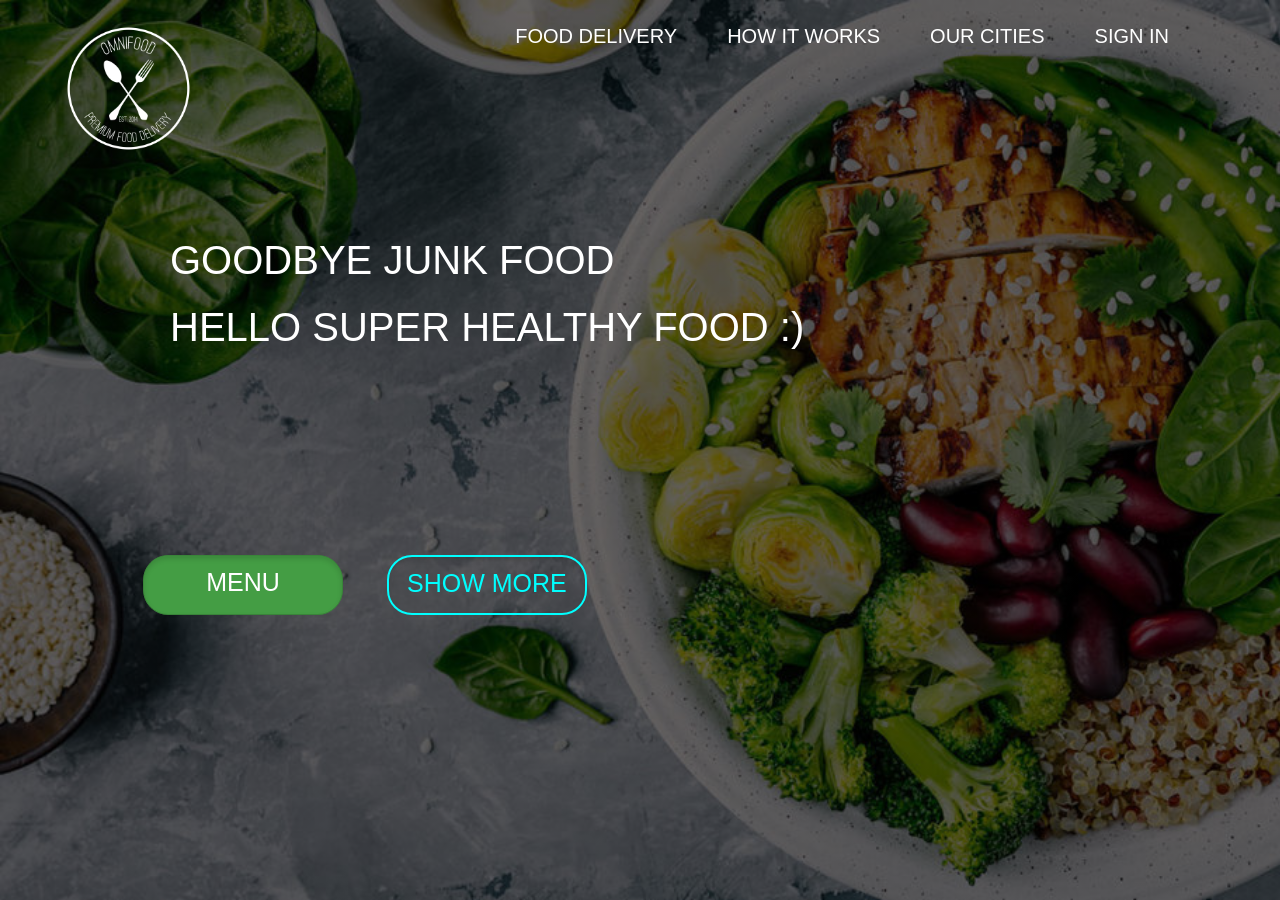
==== index.html @ de9addc9 "name of html file changed to index" ====
<!DOCTYPE html>
<html>
<head>
<title>Bootstrap Example</title>
<meta charset="utf-8">
<meta name="viewport" content="width=device-width, initial-scale=1">
<link rel="stylesheet" href="https://maxcdn.bootstrapcdn.com/bootstrap/3.4.1/css/bootstrap.min.css">
<script src="https://ajax.googleapis.com/ajax/libs/jquery/3.5.1/jquery.min.js"></script>
<script src="https://maxcdn.bootstrapcdn.com/bootstrap/3.4.1/js/bootstrap.min.js"></script>

<link rel="stylesheet" type="text/css" href="home.css">

</head>
<body>


<div class= "part1">

<nav class="navbar">
  <div class="container-fluid">
    <div class="navbar-header">
      <button type="button" class="navbar-toggle icon" data-toggle="collapse" data-target="#myNavbar">
      <span class="icon-bar "></span>
      <span class="icon-bar "></span>
      <span class="icon-bar"></span>
      </button>
      <a class="navbar-brand" href="#"><img id="logo" src="logo.png"></a>
    </div>
    <div class="collapse navbar-collapse" id="myNavbar">
      <ul class="nav navbar-nav navbar-right">
        <li><a href="#">FOOD DELIVERY</a></li>
        <li><a href="#">HOW IT WORKS</a></li>
        <li><a href="#">OUR CITIES</a></li>
        <li><a href="#">SIGN IN</a></li>
      </ul>
    </div>
  </div>
</nav>

<div class="content">
<p id="bn-1">GOODBYE JUNK FOOD</p>
<p id="bn">HELLO SUPER HEALTHY FOOD :)</p>
</div>

<div class="button">
<a type="button" href="#" class="btn btn-lg btn-success active bn-1 "><span class="bt1">MENU</span></a>
<a type="button" href="#" class="btn btn-lg btn-kk active bn"><span class="bt1">SHOW MORE</span></a>
</div>

</body>
</html>
---- home.css ----
*{
  margin : 0px;
  padding : 0px;
}
.part1{
  background-image: linear-gradient(rgba(0, 0, 0, 0.6),rgba(0, 0, 0, 0.6)),url("background.jpeg");
  background-size: cover;
  height : 100vh;


}
.main{
  margin-right:250px;
}
ul.navbar-nav li :hover{
  background-color: transparent;
  color : white ;

}
span.icon-bar{
  color : white;
}
#myNavbar{
  margin-right : 60px;
  margin-top:10px;
}
img {
  width : 125px;
  height : 125px;
   margin-left : 50px;
   margin-top : 10px;
}
ul{
  list-style-type: none;
  float: right;
  margin-top: 30px;
}
ul li{
  display: inline-block;
  font-size: 20px;

  margin-right: 20px;
}

li:hover{
  text-decoration: underline;
}
li a{
  color : white;
}


.content{
  float:left;
  color : white;
  padding: 100px;
  margin-top:50px;
  margin-left: 70px;
  font-size:40px;
}

.button{
position: absolute;
top:60%;
left:10%;
}

.btn-success{
  margin: 15px;
  display: inline-block;
  border-radius: 25px;
  width:200px;
  height:60px;
  margin-right: 40px;
}
.btn-success:hover {
  color: #FFF;
  background-color: #308014;
}
.btn-kk{
  border-radius: 25px;
  width:200px;
  display: inline-block;
  height:60px;
  width:200px;
  background: transparent;
  color : cyan;
  border : 2px solid cyan;
}
.btn-kk:hover {
  color: #FFF;
  background-color: #7ED6DF;


}
.bt1{
  font-size:25px;
}
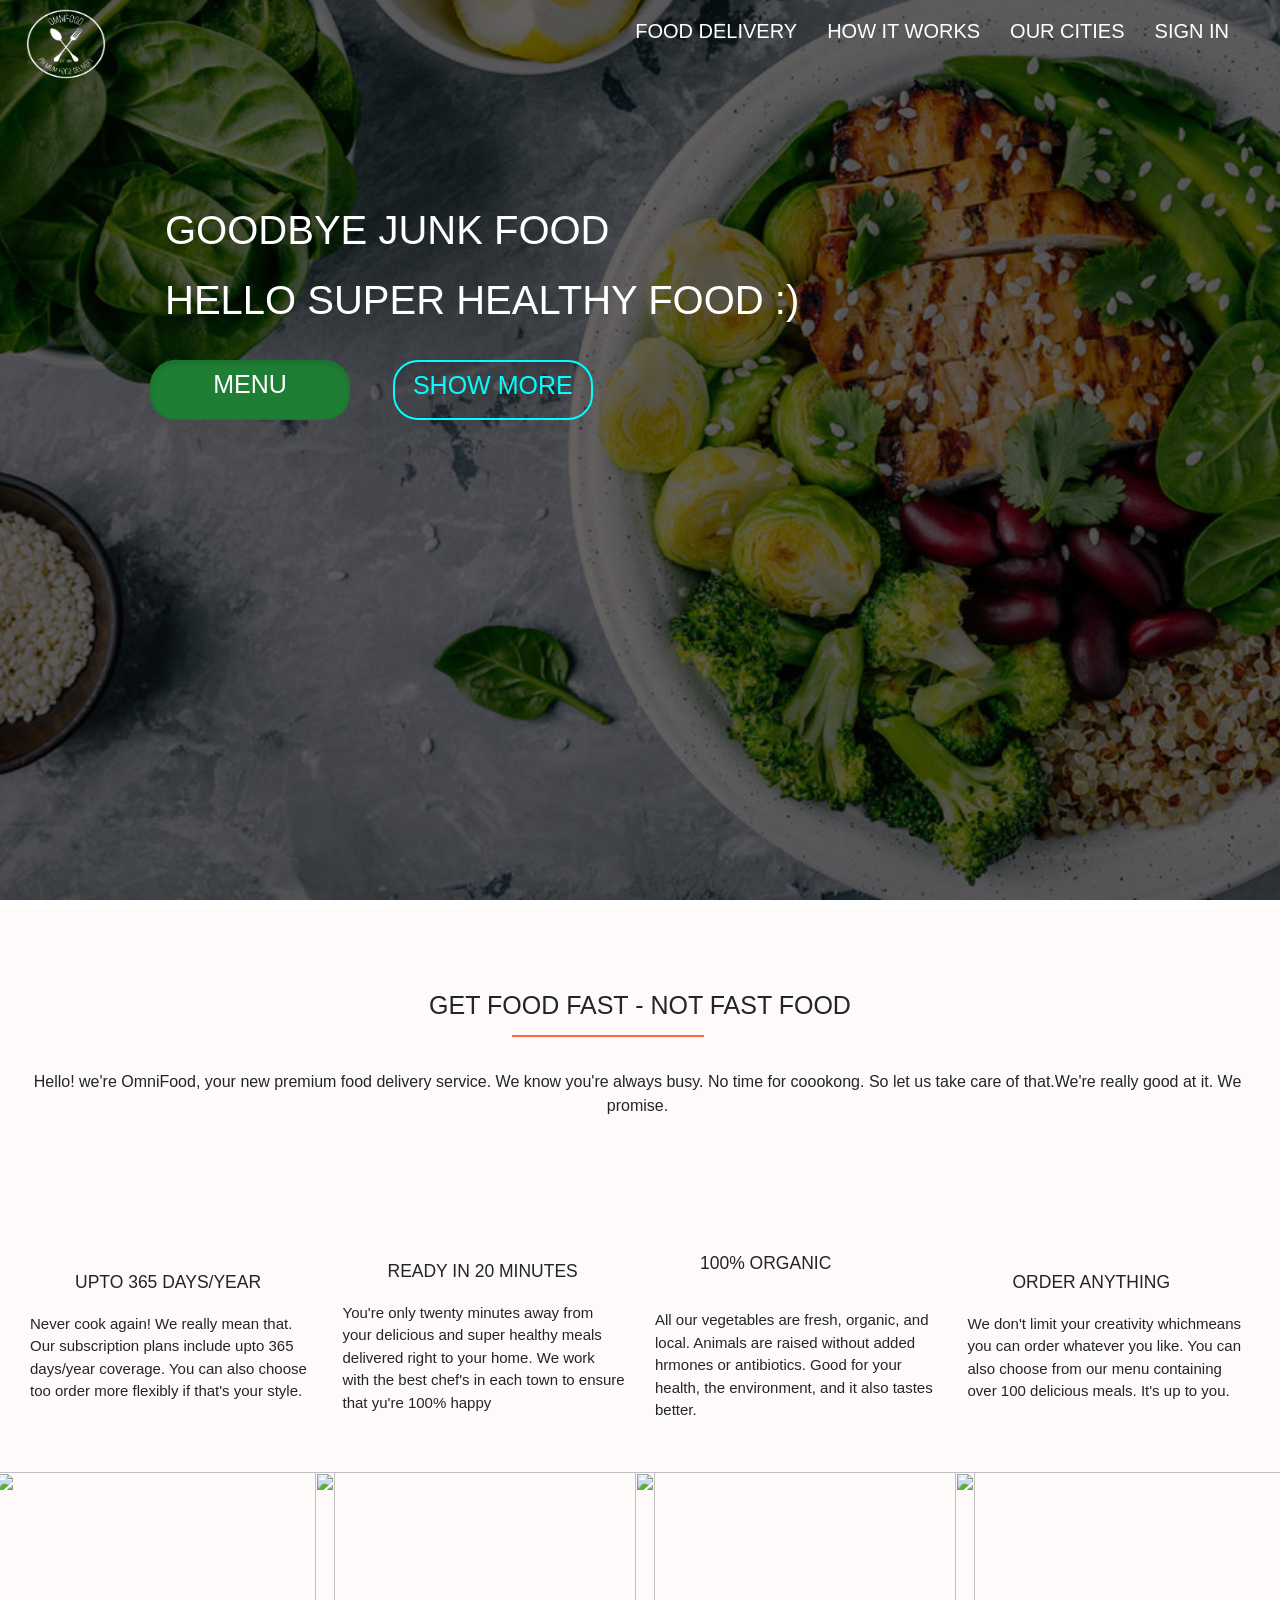
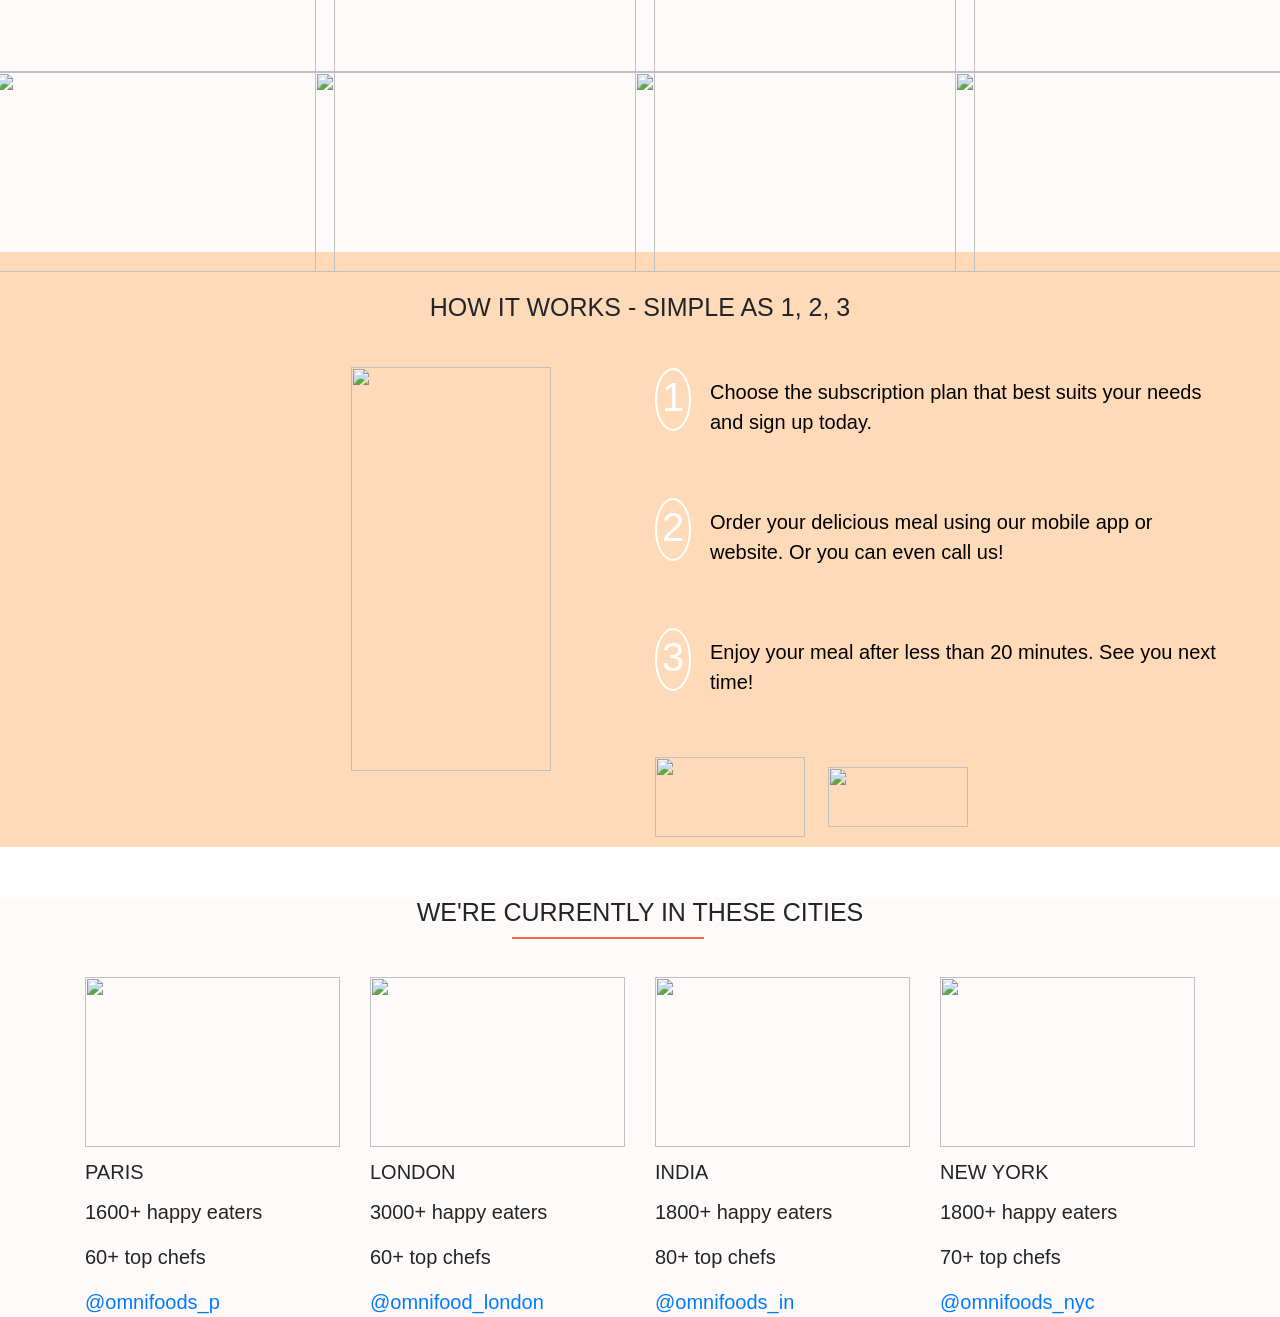
==== commit 7b57d814: "PART 2,3,4(a) ADDED" ====
--- a/index.html
+++ b/index.html
@@ -1,51 +1,231 @@
 <!DOCTYPE html>
 <html>
 <head>
-<title>Bootstrap Example</title>
+<title>Website</title>
 <meta charset="utf-8">
 <meta name="viewport" content="width=device-width, initial-scale=1">
 <link rel="stylesheet" href="https://maxcdn.bootstrapcdn.com/bootstrap/3.4.1/css/bootstrap.min.css">
 <script src="https://ajax.googleapis.com/ajax/libs/jquery/3.5.1/jquery.min.js"></script>
 <script src="https://maxcdn.bootstrapcdn.com/bootstrap/3.4.1/js/bootstrap.min.js"></script>
-
+<script src = "https://ajax.googleapis.com/ajax/libs/jquery/3.2.1/jquery.min.js"></script>
+<script src="https://kit.fontawesome.com/6b48bb4d45.js" crossorigin="anonymous"></script>
+<script src="doc.js"></script>
+<script src="https://maxcdn.bootstrapcdn.com/bootstrap/4.5.0/js/bootstrap.min.js"></script>
+<link rel="stylesheet" href="https://maxcdn.bootstrapcdn.com/bootstrap/4.5.0/css/bootstrap.min.css">
+  <script src="https://ajax.googleapis.com/ajax/libs/jquery/3.5.1/jquery.min.js"></script>
+  <script src="https://cdnjs.cloudflare.com/ajax/libs/popper.js/1.16.0/umd/popper.min.js"></script>
 <link rel="stylesheet" type="text/css" href="home.css">
-
+<script>
+      $(function () {
+        $(document).scroll(function(){
+          var $nav = $("#mainavbar");
+          $nav.toggleClass("scrolled", $(this).scrollTop() > $nav.height());
+        });
+      });
+    </script>
 </head>
 <body>
 
-
 <div class= "part1">
-
-<nav class="navbar">
-  <div class="container-fluid">
-    <div class="navbar-header">
-      <button type="button" class="navbar-toggle icon" data-toggle="collapse" data-target="#myNavbar">
-      <span class="icon-bar "></span>
-      <span class="icon-bar "></span>
-      <span class="icon-bar"></span>
-      </button>
-      <a class="navbar-brand" href="#"><img id="logo" src="logo.png"></a>
-    </div>
-    <div class="collapse navbar-collapse" id="myNavbar">
-      <ul class="nav navbar-nav navbar-right">
-        <li><a href="#">FOOD DELIVERY</a></li>
-        <li><a href="#">HOW IT WORKS</a></li>
-        <li><a href="#">OUR CITIES</a></li>
-        <li><a href="#">SIGN IN</a></li>
-      </ul>
-    </div>
-  </div>
-</nav>
-
-<div class="content">
+  <nav id="mainavbar" class="navbar navbar-expand-md navbar-dark fixed-top">
+        <a class="navbar-brand" id="logo" href="#"><img  src="logo.png"></a>
+        <button class="navbar-toggler" type="button" data-toggle="collapse" data-target="#navlinks" aria-controls="navlinks" aria-expanded="false" aria-label="Toggle navigation">
+          <span class="navbar-toggler-icon"></span>
+        </button>
+        <div class="collapse navbar-collapse" id="navlinks">
+          <ul class="navbar-nav ml-auto">
+            <li class="nav-item">
+
+              	<a class="nav-link" id="link"  href="#">FOOD DELIVERY</a>
+
+            </li>
+            <li class="nav-item">
+              <a class="nav-link" id="link1" href="#">HOW IT WORKS</a>
+            </li>
+            <li class="nav-item">
+              <a class="nav-link" id="link1" href="#">OUR CITIES</a>
+            </li>
+            <li class="nav-item">
+              <a class="nav-link" id="link1" href="#">SIGN IN</a>
+            </li>
+          </ul>
+        </div>
+      </nav>
+
+
+<div class="lower">
+<div class="container-fluid">
+<div class="cont">
 <p id="bn-1">GOODBYE JUNK FOOD</p>
 <p id="bn">HELLO SUPER HEALTHY FOOD :)</p>
+</div>
 </div>
 
 <div class="button">
 <a type="button" href="#" class="btn btn-lg btn-success active bn-1 "><span class="bt1">MENU</span></a>
 <a type="button" href="#" class="btn btn-lg btn-kk active bn"><span class="bt1">SHOW MORE</span></a>
 </div>
-
+</div>
+</div>
+</div>
+
+
+<div id="part2" class="container-fluid">
+  <h1 id="food">GET FOOD FAST - NOT FAST FOOD</h1>
+  <div id="food1"></div>
+         <p id="text2">Hello! we're OmniFood, your new premium food delivery service.
+            We know you're always busy. No time for coookong.
+            So let us take care of that.We're really good at it. We promise.
+          </p>
+          <section class="container-fluid" >
+                   <div class="row align-items-center">
+                     <div id="cols" class="col-sm-3">
+                      <i class="fas fa-calendar-day fa-5x"></i>
+                      <h3>UPTO 365 DAYS/YEAR</h3>
+                      <br>
+              <p>Never cook again! We really mean that. Our subscription plans include upto 365 days/year coverage. You can also choose too order more flexibly if that's your style.</p>
+             </div>
+             <div id="cols" class="col-sm-3">
+               <i class="fas fa-truck-moving fa-5x"></i>
+               <h3>READY IN 20 MINUTES</h3>
+               <br>
+               <p>You're only twenty minutes away from your delicious and super healthy meals delivered right to your home. We work with the best chef's in each town to ensure that yu're 100% happy</p>
+             </div>
+             <div id="cols" class="col-sm-3">
+               <i id="option" class="fas fa-carrot fa-5x"></i>
+               <h3>100% ORGANIC</h3>
+               <br>
+               <br>
+
+               <p>All our vegetables are fresh, organic, and local. Animals are raised without added hrmones or antibiotics. Good for your health, the environment, and it also tastes better.</p>
+             </div>
+             <div id="cols" class="col-sm-3">
+               <i class="fas fa-box-open fa-5x"></i>
+               <h3>ORDER ANYTHING</h3>
+               <br>
+
+               <p>We don't limit your creativity whichmeans you can order whatever you like. You can also choose from our menu containing over 100 delicious meals. It's up to you.</p>
+             </div>
+           </div>
+         </section>
+  </div>
+  <div id="part3" class="container-fluid">
+      <div class="row">
+        <div class="col-md-3 ">
+          <img src="https://source.unsplash.com/Yr4n8O_3UPc">
+        </div>
+        <div class="col-md-3 ">
+          <img src="https://source.unsplash.com/hTR1XPtTo_k">
+        </div>
+        <div class="col-md-3">
+          <img src="https://source.unsplash.com/Aef_mTR4PDU">
+        </div>
+        <div class="col-md-3">
+          <img src="https://source.unsplash.com/Mzy-OjtCI70">
+        </div>
+        <div class="col-md-3 ">
+          <img src="https://source.unsplash.com/w6ftFbPCs9I">
+        </div>
+        <div class="col-md-3 ">
+          <img src="https://source.unsplash.com/7zfQ6sbWVyE">
+        </div>
+        <div class="col-md-3">
+          <img src="https://source.unsplash.com/UxRhrU8fPHQ">
+        </div>
+        <div class="col-md-3 ">
+          <img src="https://source.unsplash.com/q66grqqHpDQ">
+        </div>
+      </div>
+    </div>
+
+    <div id="part4">
+   <h1 class="text-center" id="h2">HOW IT WORKS - SIMPLE AS 1, 2, 3</h1>
+   <div class="container-fluid">
+     <div class="row">
+       <div class="col-md-6">
+         <img src="https://www.ianposton.com/omnifood/resources/img/app-iPhone.png">
+       </div>
+       <div class="col-md-6">
+         <div class="line"><span class="count">1</span><p class="content">Choose the subscription plan that best suits your needs and sign up today.</p></div>
+         <div class="line"><span class="count">2</span><p class="content">Order your delicious meal using our mobile app or website. Or you can even call us!</p></div>
+         <div class="line"><span class="count">3</span><p class="content">Enjoy your meal after less than 20 minutes. See you next time!</p></div>
+         <div class="line1">
+           <a href="#"  ><span id="google">
+              <img src="https://omnifoodraj.herokuapp.com/images/google-play-badge.png"></span>
+            </a>
+            <a href="#" ><span  id="apple">
+              <img src="https://omnifoodraj.herokuapp.com/images/apple.png"></span>
+            </a>
+          </div>
+
+          </div>
+      </div>
+</div>
+  </div>
+
+
+
+
+  <div id ="part5">
+  <h1 class="city">WE'RE CURRENTLY IN THESE CITIES</h1>
+  <div id="food1"></div>
+  <div class="container">
+  <div class="row">
+    <div class="col-md-3">
+      <img src="https://upload.wikimedia.org/wikipedia/commons/0/08/Seine_and_Eiffel_Tower_from_Tour_Saint_Jacques_2013-08.JPG" style="width: 100%; height: 170px;">
+      <section>
+            <p class="caption">PARIS</p>
+            <div class="section">
+            <p id="cap"><i class="fa fa-users"></i>1600+ happy eaters</p>
+            <br>
+            <p id="cap"><i class="fa fa-crown" ></i>60+ top chefs</p>
+            <br>
+            <p id="cap"><i class="fa fa-twitter"></i><a href="#"> @omnifoods_p</a></p>
+          </div>
+          </section>
+        </div>
+        <div class="col-md-3">
+          <img src="https://upload.wikimedia.org/wikipedia/commons/6/63/Tower_Bridge_from_Shad_Thames.jpg" style="width: 100%; height: 170px;">
+          <section>
+                <p class="caption">LONDON</p>
+                <div class="section">
+                <p id="cap"><i class="fa fa-users"></i>3000+ happy eaters</p>
+                <br>
+                <p id="cap"><i class="fa fa-crown" ></i>60+ top chefs</p>
+                <br>
+                <p id="cap"><i class="fa fa-twitter"></i><a href="#">@omnifood_london</a></p>
+              </div>
+              </section>
+            </div>
+            <div class="col-md-3">
+              <img src="https://upload.wikimedia.org/wikipedia/commons/f/f4/Red_Fort_Independence_Day.jpg" style="width: 100%; height: 170px;">
+              <section>
+                    <p class="caption">INDIA</p>
+                    <div class="section">
+                    <p id="cap"><i class="fa fa-users"></i>1800+ happy eaters</p>
+                    <br>
+                    <p id="cap"><i class="fa fa-crown" ></i>80+ top chefs</p>
+                    <br>
+                    <p id="cap"><i class="fa fa-twitter"></i><a href="#"> @omnifoods_in</a></p>
+                  </div>
+                  </section>
+                </div>
+                <div class="col-md-3">
+                  <img src="https://upload.wikimedia.org/wikipedia/commons/f/f7/Lower_Manhattan_skyline_-_June_2017.jpg" style="width: 100%; height: 170px;">
+                  <section>
+                        <p class="caption">NEW YORK</p>
+                        <div class="section">
+                        <p id="cap"><i class="fa fa-users"></i>1800+ happy eaters</p>
+                        <br>
+                        <p id="cap"><i class="fa fa-crown" ></i>70+ top chefs</p>
+                        <br>
+                        <p id="cap"><i class="fa fa-twitter"></i><a href="#"> @omnifoods_nyc</a></p>
+                      </div>
+                      </section>
+                    </div>
+
+
+</div>
+</div>
 </body>
 </html>
--- a/home.css
+++ b/home.css
@@ -1,72 +1,61 @@
 *{
   margin : 0px;
   padding : 0px;
+
 }
 .part1{
   background-image: linear-gradient(rgba(0, 0, 0, 0.6),rgba(0, 0, 0, 0.6)),url("background.jpeg");
   background-size: cover;
   height : 100vh;
-
-
-}
-.main{
-  margin-right:250px;
-}
-ul.navbar-nav li :hover{
+}
+.part1 img{
+width: 80px;
+height:70px;
+margin-top: 0px;
+padding-top: 0px;
+}
+.part1 #link , #link1{
+
+  color: white;
+  font-size: 20px;
+
+  margin-right: 20px;
+}
+.part1 #link:hover{
   background-color: transparent;
   color : white ;
-
-}
-span.icon-bar{
-  color : white;
-}
-#myNavbar{
-  margin-right : 60px;
-  margin-top:10px;
-}
-img {
-  width : 125px;
-  height : 125px;
-   margin-left : 50px;
-   margin-top : 10px;
-}
-ul{
-  list-style-type: none;
-  float: right;
-  margin-top: 30px;
-}
-ul li{
-  display: inline-block;
-  font-size: 20px;
-
-  margin-right: 20px;
-}
-
-li:hover{
   text-decoration: underline;
-}
-li a{
-  color : white;
-}
-
-
-.content{
+
+}
+.part1 #link1:hover{
+  background-color: transparent;
+  color : white ;
+  text-decoration: underline;
+
+}
+.navbar.scrolled{
+    background: tomato;
+    transition: background 1s;
+
+}
+
+.cont{
   float:left;
   color : white;
-  padding: 100px;
-  margin-top:50px;
-  margin-left: 70px;
   font-size:40px;
+  margin-top: 200px;
+  margin-left: 150px;
 }
 
 .button{
-position: absolute;
-top:60%;
-left:10%;
+
+display: inline-block;
+margin-left: 150px;
+margin-top: 20px;
 }
 
 .btn-success{
-  margin: 15px;
+
   display: inline-block;
   border-radius: 25px;
   width:200px;
@@ -96,3 +85,241 @@
 .bt1{
   font-size:25px;
 }
+
+@media only screen and (max-width: 480px) {
+  .cont{
+    margin-left:80px ;
+    margin-top:205px ;
+    font-size: 25px;
+  }
+
+  .button{
+  display: inline-block;
+  margin-left: 15px;
+  margin-top: 55px;
+  }
+  .btn-success{
+
+    display: inline-block;
+    border-radius: 25px;
+    width:90px;
+    height:40px;
+    padding-right: 0px;
+    margin-right: 5px;
+
+  }
+  .btn-kk{
+
+    display: inline-block;
+    border-radius: 25px;
+    width:110px;
+    height:40px;
+
+
+  }
+  .bt1{
+    font-size: 15px;
+    text-align: center;
+  }
+  .part1 img {
+    display: none;
+
+  }
+  .part1 #link{
+    margin-top: 0px;
+    margin-bottom: 5px;
+    padding-bottom: 0px;
+  }
+}
+
+
+
+#part2{
+  background-color: snow;
+  margin : 10px 0px 0px 0px;
+  padding-bottom: 40px;
+
+}
+#cols{
+  margin-top: 100px;
+}
+#food{
+  margin-top : 80px;
+  text-align: center;
+  margin-bottom: 15px;
+}
+
+#food1 {
+  width:15%;
+  height:2px;
+  background-color: tomato;
+  position: absolute;
+  left:40%;
+
+}
+#text2{
+  margin : 50px 20px 20px 15px;
+  text-align: center;
+  font-size: 16px;
+}
+.fas{
+  color: tomato;
+  margin-left: 55px;
+
+}
+
+#cols h3{
+    margin-left: 45px;
+}
+#cols p{
+  font-size : 15px;
+}
+#part3{
+  background-color: snow;
+}
+
+#part3 img{
+  width:340px;
+  height:200px;
+  margin-left : -20px;
+  margin-top: 0px;
+  margin-bottom: 0px;
+  padding-left: 0px;
+  padding-bottom: 0px;
+
+}
+@media only screen and (max-width: 480px) {
+  #part3{
+    overflow: hidden;
+  }
+}
+
+#line {
+  width:15%;
+  height:2px;
+  background-color: tomato;
+  position: absolute;
+  left:45%;
+  margin-top: 5px;
+
+}
+#h2{
+  padding-top: 40px;
+  padding-bottom: 40px;
+
+}
+
+#part4 img{
+	width: 200px;
+	height: 404px;
+	margin-top: 0rem;
+	margin-bottom: 1rem;
+	margin-right: 0;
+  padding-right: 0px;
+	margin-left: 55%;
+}
+
+#part4{
+	background-color: peachpuff;
+	display: block;
+  margin-top: -20px;
+}
+
+#part4 .count{
+  margin-right : 70px;
+  border-radius: 60%;
+	border: 2px solid white;
+	width: 20%;
+  height:20px;
+	text-align: center;
+	color: white;
+	padding: 0.5rem 0.5rem;
+  font-size: 40px;
+  margin-bottom: 50px;
+  padding-bottom: 10px;
+}
+
+#part4 .line{
+  margin-top : 0px;
+  padding-top: 0px;
+  margin-right: 40px;
+
+}
+#part4 p{
+  font-size: 20px;
+  margin-top: -50px;
+  padding-top: 0px;
+  margin-left: 25px;
+  margin-right: 0px;
+  padding-right: 0px;
+  padding-left: 30px;
+  color: black;
+  margin-bottom: 50px;
+  padding-bottom: 10px;
+}
+#part4 .line1{
+  margin-left :0px;
+  margin-top:20px;
+
+}
+
+#part4 .line1 #google img {
+  width : 150px;
+  height: 80px;
+  display: inline-block;
+  margin-left: 0px;
+  padding-left: 0px;
+  margin-right: 20px;
+  padding-right: 0px;
+}
+
+#part4 .line1 #apple img{
+  width : 140px;
+  height: 60px;
+  margin-left: 0px;
+  padding-left: 0px;
+}
+@media only screen and (max-width: 480px) {
+  #part4 img{
+   margin-left: 10px;
+   padding-left: 0px;
+
+  }
+  #part4 .line1 #google img{
+    width:100px;
+    height:100px;
+  }
+  #part4 .line1 #apple img{
+    width:75px;
+    height:75px;
+  }
+  }
+#part5{
+  background-color: snow;
+}
+.city{
+  margin-top: 50px;
+  text-align: center;
+  margin-bottom: 10px;
+
+}
+#part5 .caption{
+  margin-top: 10px;
+  font-size : 20px;
+}
+#part5 img{
+  margin-top: 40px;
+}
+
+#part5 .section{
+  margin-left: 0px;
+  padding-left: 0px;
+}
+#part5 #cap{
+  font-size: 20px;
+  margin-bottom: 0px;
+
+}
+#part5 .fa{
+  color:tomato;
+}
